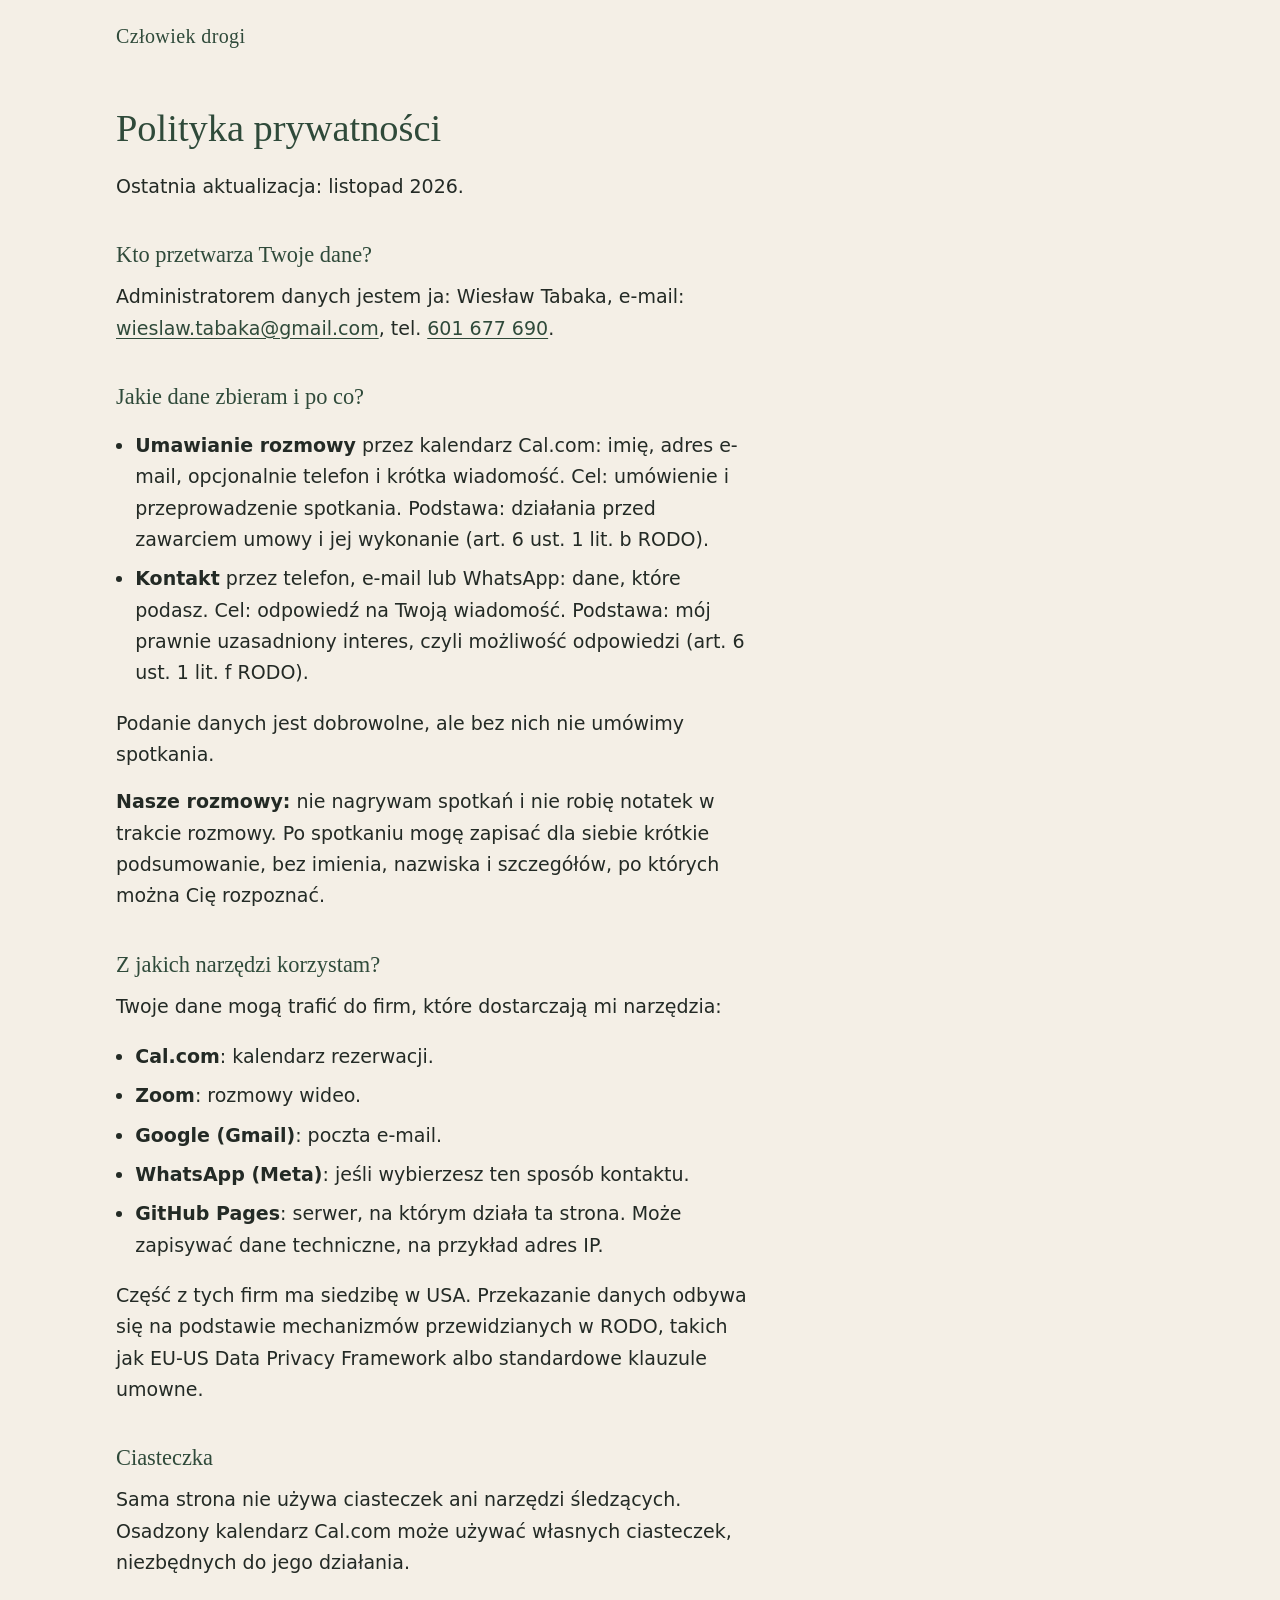
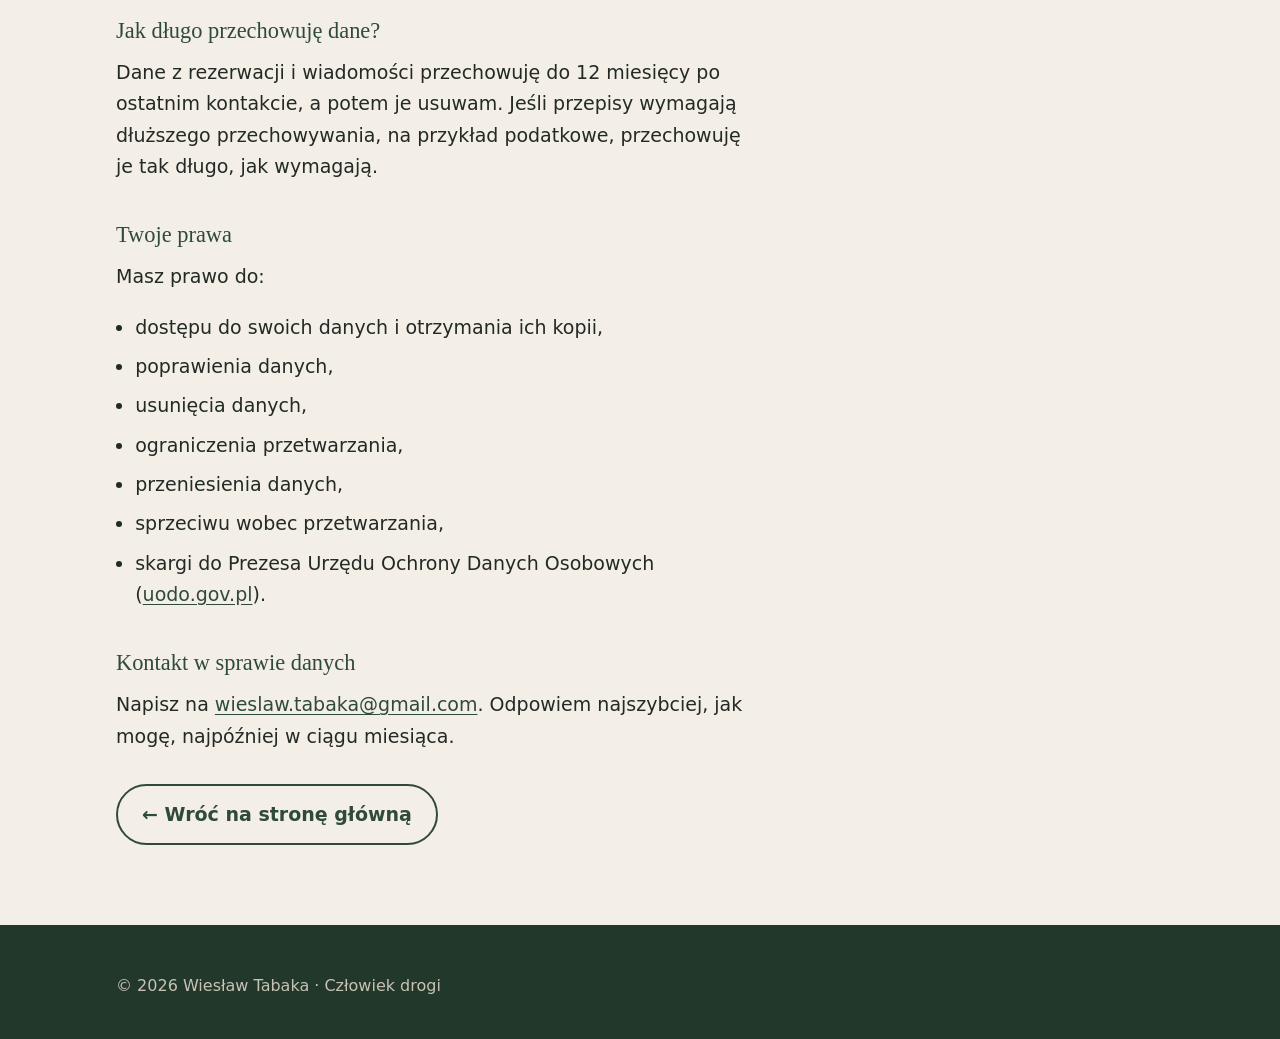
==== polityka-prywatnosci.html @ 60c6de81 "Strona Człowiek drogi – pierwsza wersja Co-Authored-By: Claude Opus 5.5 <noreply@anthropic.com> Clau" ====
<!doctype html>
<html lang="pl">
<head>
  <meta charset="utf-8">
  <meta name="viewport" content="width=device-width, initial-scale=1">
  <title>Polityka prywatności – Człowiek drogi</title>
  <meta name="description" content="Kto przetwarza Twoje dane na stronie Człowiek drogi, w jakim celu i jak się ze mną skontaktować w sprawie danych.">
  <meta name="robots" content="noindex">
  <link rel="canonical" href="https://czlowiekdrogi.pl/polityka-prywatnosci.html">
  <link rel="stylesheet" href="style.css">
</head>
<body>
<a class="skip" href="#tresc">Przejdź do treści</a>

<header class="gora">
  <div class="wrap">
    <a class="logo" href="index.html">Człowiek drogi</a>
  </div>
</header>

<main id="tresc" class="dokument">
  <div class="wrap">
    <h1>Polityka prywatności</h1>
    <p>Ostatnia aktualizacja: listopad 2026.</p>

    <h2>Kto przetwarza Twoje dane?</h2>
    <!-- [DO UZUPEŁNIENIA, jeśli otworzysz działalność] nazwa firmy, adres, NIP -->
    <p>Administratorem danych jestem ja: Wiesław Tabaka, e-mail: <a href="mailto:wieslaw.tabaka@gmail.com">wieslaw.tabaka@gmail.com</a>, tel. <a href="tel:+48601677690">601 677 690</a>.</p>

    <h2>Jakie dane zbieram i po co?</h2>
    <ul>
      <li><strong>Umawianie rozmowy</strong> przez kalendarz Cal.com: imię, adres e-mail, opcjonalnie telefon i krótka wiadomość. Cel: umówienie i przeprowadzenie spotkania. Podstawa: działania przed zawarciem umowy i jej wykonanie (art. 6 ust. 1 lit. b RODO).</li>
      <li><strong>Kontakt</strong> przez telefon, e-mail lub WhatsApp: dane, które podasz. Cel: odpowiedź na Twoją wiadomość. Podstawa: mój prawnie uzasadniony interes, czyli możliwość odpowiedzi (art. 6 ust. 1 lit. f RODO).</li>
      <!-- [DO UZUPEŁNIENIA, jeśli będziesz wystawiać rachunki]:
      <li><strong>Rozliczenia:</strong> dane potrzebne do rachunku. Podstawa: obowiązek prawny (art. 6 ust. 1 lit. c RODO).</li> -->
    </ul>
    <p>Podanie danych jest dobrowolne, ale bez nich nie umówimy spotkania.</p>
    <p><strong>Nasze rozmowy:</strong> nie nagrywam spotkań i nie robię notatek w trakcie rozmowy. Po spotkaniu mogę zapisać dla siebie krótkie podsumowanie, bez imienia, nazwiska i szczegółów, po których można Cię rozpoznać.</p>

    <h2>Z jakich narzędzi korzystam?</h2>
    <p>Twoje dane mogą trafić do firm, które dostarczają mi narzędzia:</p>
    <ul>
      <li><strong>Cal.com</strong>: kalendarz rezerwacji.</li>
      <li><strong>Zoom</strong>: rozmowy wideo.</li>
      <li><strong>Google (Gmail)</strong>: poczta e-mail.</li>
      <li><strong>WhatsApp (Meta)</strong>: jeśli wybierzesz ten sposób kontaktu.</li>
      <li><strong>GitHub Pages</strong>: serwer, na którym działa ta strona. Może zapisywać dane techniczne, na przykład adres IP.</li>
    </ul>
    <!-- [DO SPRAWDZENIA] podstawa przekazania danych do USA dla każdej z firm -->
    <p>Część z tych firm ma siedzibę w USA. Przekazanie danych odbywa się na podstawie mechanizmów przewidzianych w RODO, takich jak EU-US Data Privacy Framework albo standardowe klauzule umowne.</p>

    <h2>Ciasteczka</h2>
    <p>Sama strona nie używa ciasteczek ani narzędzi śledzących. Osadzony kalendarz Cal.com może używać własnych ciasteczek, niezbędnych do jego działania.</p>

    <h2>Jak długo przechowuję dane?</h2>
    <p>Dane z rezerwacji i wiadomości przechowuję do 12 miesięcy po ostatnim kontakcie, a potem je usuwam. Jeśli przepisy wymagają dłuższego przechowywania, na przykład podatkowe, przechowuję je tak długo, jak wymagają.</p>

    <h2>Twoje prawa</h2>
    <p>Masz prawo do:</p>
    <ul>
      <li>dostępu do swoich danych i otrzymania ich kopii,</li>
      <li>poprawienia danych,</li>
      <li>usunięcia danych,</li>
      <li>ograniczenia przetwarzania,</li>
      <li>przeniesienia danych,</li>
      <li>sprzeciwu wobec przetwarzania,</li>
      <li>skargi do Prezesa Urzędu Ochrony Danych Osobowych (<a href="https://uodo.gov.pl" rel="noopener">uodo.gov.pl</a>).</li>
    </ul>

    <h2>Kontakt w sprawie danych</h2>
    <p>Napisz na <a href="mailto:wieslaw.tabaka@gmail.com">wieslaw.tabaka@gmail.com</a>. Odpowiem najszybciej, jak mogę, najpóźniej w ciągu miesiąca.</p>

    <p class="cta"><a class="btn btn-jasny" href="index.html">← Wróć na stronę główną</a></p>
  </div>
</main>

<footer class="stopka">
  <div class="wrap">
    <div class="stopka-dol">
      <span>© 2026 Wiesław Tabaka · Człowiek drogi</span>
    </div>
  </div>
</footer>
</body>
</html>
---- style.css ----
/* =========================================================
   CZŁOWIEK DROGI — wygląd strony
   Kolory zmieniasz w jednym miejscu: sekcja :root poniżej.
   ========================================================= */

:root {
  --las: #2f4a3a;          /* zieleń lasu — przyciski, nagłówki */
  --las-ciemny: #22382b;   /* przycisk po najechaniu */
  --mech: #5d7a63;         /* jaśniejsza zieleń — akcenty */
  --ziemia: #7a5a3c;       /* brąz ziemi — drobne akcenty */
  --len: #f4efe6;          /* len — tło strony */
  --len-ciemny: #e9e1d3;   /* tło co drugiej sekcji */
  --papier: #fbf9f5;       /* tło kart */
  --tekst: #232a25;        /* główny kolor tekstu */
  --tekst-cichy: #4f5a52;  /* tekst pomocniczy */
  --linia: #d6ccbb;

  --szer: 68rem;           /* maks. szerokość treści */
  --szer-tekst: 40rem;     /* maks. szerokość akapitu */
  --promien: 14px;
}

*,
*::before,
*::after { box-sizing: border-box; }

html { scroll-behavior: smooth; -webkit-text-size-adjust: 100%; }
@media (prefers-reduced-motion: reduce) { html { scroll-behavior: auto; } }

body {
  margin: 0;
  background: var(--len);
  color: var(--tekst);
  font-family: system-ui, -apple-system, "Segoe UI", Roboto, "Helvetica Neue", Arial, sans-serif;
  font-size: 1.125rem;      /* 18 px */
  line-height: 1.65;
}
@media (min-width: 48rem) { body { font-size: 1.1875rem; } } /* 19 px */

h1, h2, h3 {
  font-family: Georgia, "Times New Roman", serif;
  font-weight: 400;
  line-height: 1.2;
  color: var(--las);
  text-wrap: balance;
}
h1 { font-size: clamp(2rem, 6vw, 3.1rem); margin: 0 0 1.25rem; }
h2 { font-size: clamp(1.65rem, 4.5vw, 2.3rem); margin: 0 0 1.5rem; }
h3 { font-size: 1.35rem; margin: 0 0 .5rem; }
p  { margin: 0 0 1rem; max-width: var(--szer-tekst); }

a { color: var(--las); text-underline-offset: .18em; }
a:hover { color: var(--las-ciemny); }

:focus-visible { outline: 3px solid var(--ziemia); outline-offset: 3px; border-radius: 4px; }

img { max-width: 100%; height: auto; display: block; }

/* Link „przejdź do treści” dla klawiatury */
.skip {
  position: absolute; left: -999px; top: 0;
  background: var(--las); color: #fff; padding: .75rem 1rem; z-index: 10;
}
.skip:focus { left: 1rem; top: 1rem; }

/* ---------- Układ sekcji ---------- */
.wrap { max-width: var(--szer); margin: 0 auto; padding: 0 1.25rem; }
section { padding: 4rem 0; }
@media (min-width: 48rem) { section { padding: 6rem 0; } }
.tlo-ciemne { background: var(--len-ciemny); }

/* ---------- Przyciski ---------- */
.btn {
  display: inline-block;
  background: var(--las);
  color: #fff;
  text-decoration: none;
  font-weight: 600;
  padding: 1rem 1.5rem;
  border-radius: 999px;
  min-height: 48px;
  line-height: 1.3;
  text-align: center;
  transition: background .2s;
}
.btn:hover { background: var(--las-ciemny); color: #fff; }
.btn-jasny {
  background: transparent; color: var(--las);
  border: 2px solid var(--las);
}
.btn-jasny:hover { background: var(--las); color: #fff; }
.cta { margin-top: 2rem; }
.cta-pod { font-size: .95rem; color: var(--tekst-cichy); margin-top: .75rem; }

/* ---------- Nagłówek strony (logo) ---------- */
.gora { padding: 1.25rem 0; }
.logo {
  font-family: Georgia, serif; font-size: 1.25rem;
  color: var(--las); text-decoration: none; letter-spacing: .02em;
}

/* ---------- 1. Hero ---------- */
.hero { padding-top: 1rem; }
.hero .wrap { display: grid; gap: 2.5rem; align-items: center; }
@media (min-width: 56rem) { .hero .wrap { grid-template-columns: 1.1fr 1fr; gap: 4rem; } }
.etykieta {
  font-size: .9rem; letter-spacing: .08em; text-transform: uppercase;
  color: var(--ziemia); margin-bottom: 1rem;
}
.podtytul { font-size: 1.15em; color: var(--tekst-cichy); }

/* ---------- Miejsca na zdjęcia (do czasu wstawienia prawdziwych) ---------- */
.foto-zastepcze {
  aspect-ratio: 4 / 3;
  border-radius: var(--promien);
  background:
    linear-gradient(160deg, rgba(47,74,58,.10), rgba(47,74,58,.35)),
    repeating-linear-gradient(95deg, #c9c2ae 0 2px, transparent 2px 38px),
    #d8d2c0;
  display: flex; align-items: flex-end;
  padding: 1.25rem;
  color: var(--las-ciemny);
  font-size: .95rem;
  line-height: 1.45;
}
.foto-zastepcze span { background: rgba(251,249,245,.88); padding: .6rem .8rem; border-radius: 8px; }
.foto { border-radius: var(--promien); object-fit: cover; width: 100%; }

/* ---------- 2. Czy to o Tobie ---------- */
.cytaty { list-style: none; padding: 0; margin: 0; display: grid; gap: 1rem; max-width: 46rem; }
.cytaty li {
  background: var(--papier);
  border-left: 4px solid var(--mech);
  padding: 1.1rem 1.25rem;
  border-radius: 0 var(--promien) var(--promien) 0;
  font-family: Georgia, serif; font-size: 1.1em;
}

/* ---------- 3. Moja droga ---------- */
.droga { display: grid; gap: 2.5rem; align-items: start; }
@media (min-width: 56rem) { .droga { grid-template-columns: 1fr 1.3fr; gap: 4rem; } }
.liczby { display: flex; flex-wrap: wrap; gap: 1.5rem 2.5rem; margin: 1.5rem 0 2rem; padding: 0; list-style: none; }
.liczby strong { display: block; font-family: Georgia, serif; font-size: 2rem; color: var(--las); font-weight: 400; line-height: 1.1; }
.liczby span { font-size: .95rem; color: var(--tekst-cichy); }
.podpis-foto { font-size: .9rem; color: var(--tekst-cichy); margin-top: .5rem; }

/* ---------- 4. Jak pracuję ---------- */
.trzy { display: grid; gap: 1.25rem; margin: 2rem 0; }
@media (min-width: 48rem) { .trzy { grid-template-columns: repeat(3, 1fr); } }
.trzy div { background: var(--papier); border-radius: var(--promien); padding: 1.5rem; }
.trzy p { margin: 0; }
.zasady { padding-left: 1.2rem; max-width: var(--szer-tekst); }
.zasady li { margin-bottom: .4rem; }
.ramka {
  border: 1px solid var(--linia); border-radius: var(--promien);
  padding: 1.25rem 1.5rem; max-width: 46rem; margin-top: 2rem;
  background: var(--papier);
}
.ramka p:last-child { margin-bottom: 0; }

/* ---------- 5. Karty ---------- */
.kiedy { margin-bottom: 2rem; }
.karty { display: grid; gap: 1.5rem; }
@media (min-width: 56rem) { .karty { grid-template-columns: 1fr 1fr; } }
.karta {
  background: var(--papier); border-radius: var(--promien);
  padding: 1.75rem 1.5rem; border: 1px solid var(--linia);
}
.cena { font-size: 1.25rem; font-weight: 600; color: var(--ziemia); margin: 0 0 1rem; }
.karta ul { padding-left: 1.2rem; margin: 1rem 0 0; }
.karta li { margin-bottom: .6rem; }
.pakiet {
  margin-top: 1.5rem; padding: 1.5rem; border-radius: var(--promien);
  background: var(--las); color: #f4efe6;
}
.pakiet h3 { color: #fff; }
.pakiet p { margin-bottom: .4rem; }
.pakiet .cena { color: #e8d6b8; }

/* ---------- 6. Kroki ---------- */
.kroki { list-style: none; padding: 0; margin: 0; display: grid; gap: 1.5rem; counter-reset: krok; }
@media (min-width: 56rem) { .kroki { grid-template-columns: repeat(3, 1fr); } }
.kroki li { counter-increment: krok; position: relative; padding-top: 3.5rem; }
.kroki li::before {
  content: counter(krok);
  position: absolute; top: 0; left: 0;
  width: 2.6rem; height: 2.6rem; border-radius: 50%;
  border: 2px solid var(--mech); color: var(--las);
  font-family: Georgia, serif; font-size: 1.3rem;
  display: grid; place-items: center;
}

/* ---------- 7. Opinie ----------
   Sekcja jest ukryta, dopóki w HTML nie ma co najmniej 2 opinii.
   Działa samo — bez JavaScriptu. */
.opinie { display: none; }
.opinie:has(.opinia ~ .opinia) { display: block; }
.opinie-lista { display: grid; gap: 1.5rem; }
@media (min-width: 56rem) { .opinie-lista { grid-template-columns: repeat(2, 1fr); } }
.opinia { margin: 0; background: var(--papier); border-radius: var(--promien); padding: 1.5rem; }
.opinia p { font-family: Georgia, serif; font-size: 1.1em; }
.opinia footer { color: var(--tekst-cichy); font-size: .95rem; }

/* ---------- 8. FAQ ---------- */
.faq { max-width: 46rem; }
.faq details { border-bottom: 1px solid var(--linia); }
.faq summary {
  cursor: pointer; list-style: none;
  padding: 1.1rem 2.5rem 1.1rem 0; position: relative;
  font-weight: 600; color: var(--las);
}
.faq summary::-webkit-details-marker { display: none; }
.faq summary::after {
  content: "+"; position: absolute; right: .25rem; top: .9rem;
  font-size: 1.5rem; font-weight: 400; color: var(--mech);
}
.faq details[open] summary::after { content: "–"; }
.faq details p { padding-bottom: .5rem; }

/* ---------- 9. Umów ---------- */
.kalendarz {
  background: var(--papier); border-radius: var(--promien);
  border: 2px dashed var(--mech); padding: 2rem 1.5rem; margin: 2rem 0;
  min-height: 12rem;
}
.kalendarz-embed { min-height: 34rem; }
.kontakt { list-style: none; padding: 0; margin: 1rem 0 1.5rem; display: grid; gap: .75rem; }
.kontakt a { font-weight: 600; }
.etykieta-kontakt { display: inline-block; min-width: 5.5rem; color: var(--tekst-cichy); }
.btn-wa { display: inline-flex; align-items: center; gap: .6rem; }
.btn-wa svg { width: 1.3em; height: 1.3em; flex: none; }

/* ---------- 10. Stopka ---------- */
.stopka { background: var(--las-ciemny); color: #e7e2d7; padding: 3rem 0 2.5rem; font-size: 1rem; }
.stopka a { color: #fff; }
.kryzys {
  border: 1px solid rgba(255,255,255,.25); border-radius: var(--promien);
  padding: 1.25rem 1.5rem; margin-bottom: 2rem; max-width: 46rem;
}
.kryzys p { margin: 0; }
.kryzys a { white-space: nowrap; }
.stopka-dol { display: flex; flex-wrap: wrap; gap: .5rem 1.5rem; color: #c8c2b5; }

/* ---------- Podstrona: polityka prywatności ---------- */
.dokument { padding: 2rem 0 4rem; }
.dokument h1 { font-size: clamp(1.8rem, 5vw, 2.4rem); }
.dokument h2 { font-size: 1.4rem; margin: 2.5rem 0 .75rem; }
.dokument ul { max-width: var(--szer-tekst); padding-left: 1.2rem; }
.dokument li { margin-bottom: .5rem; }
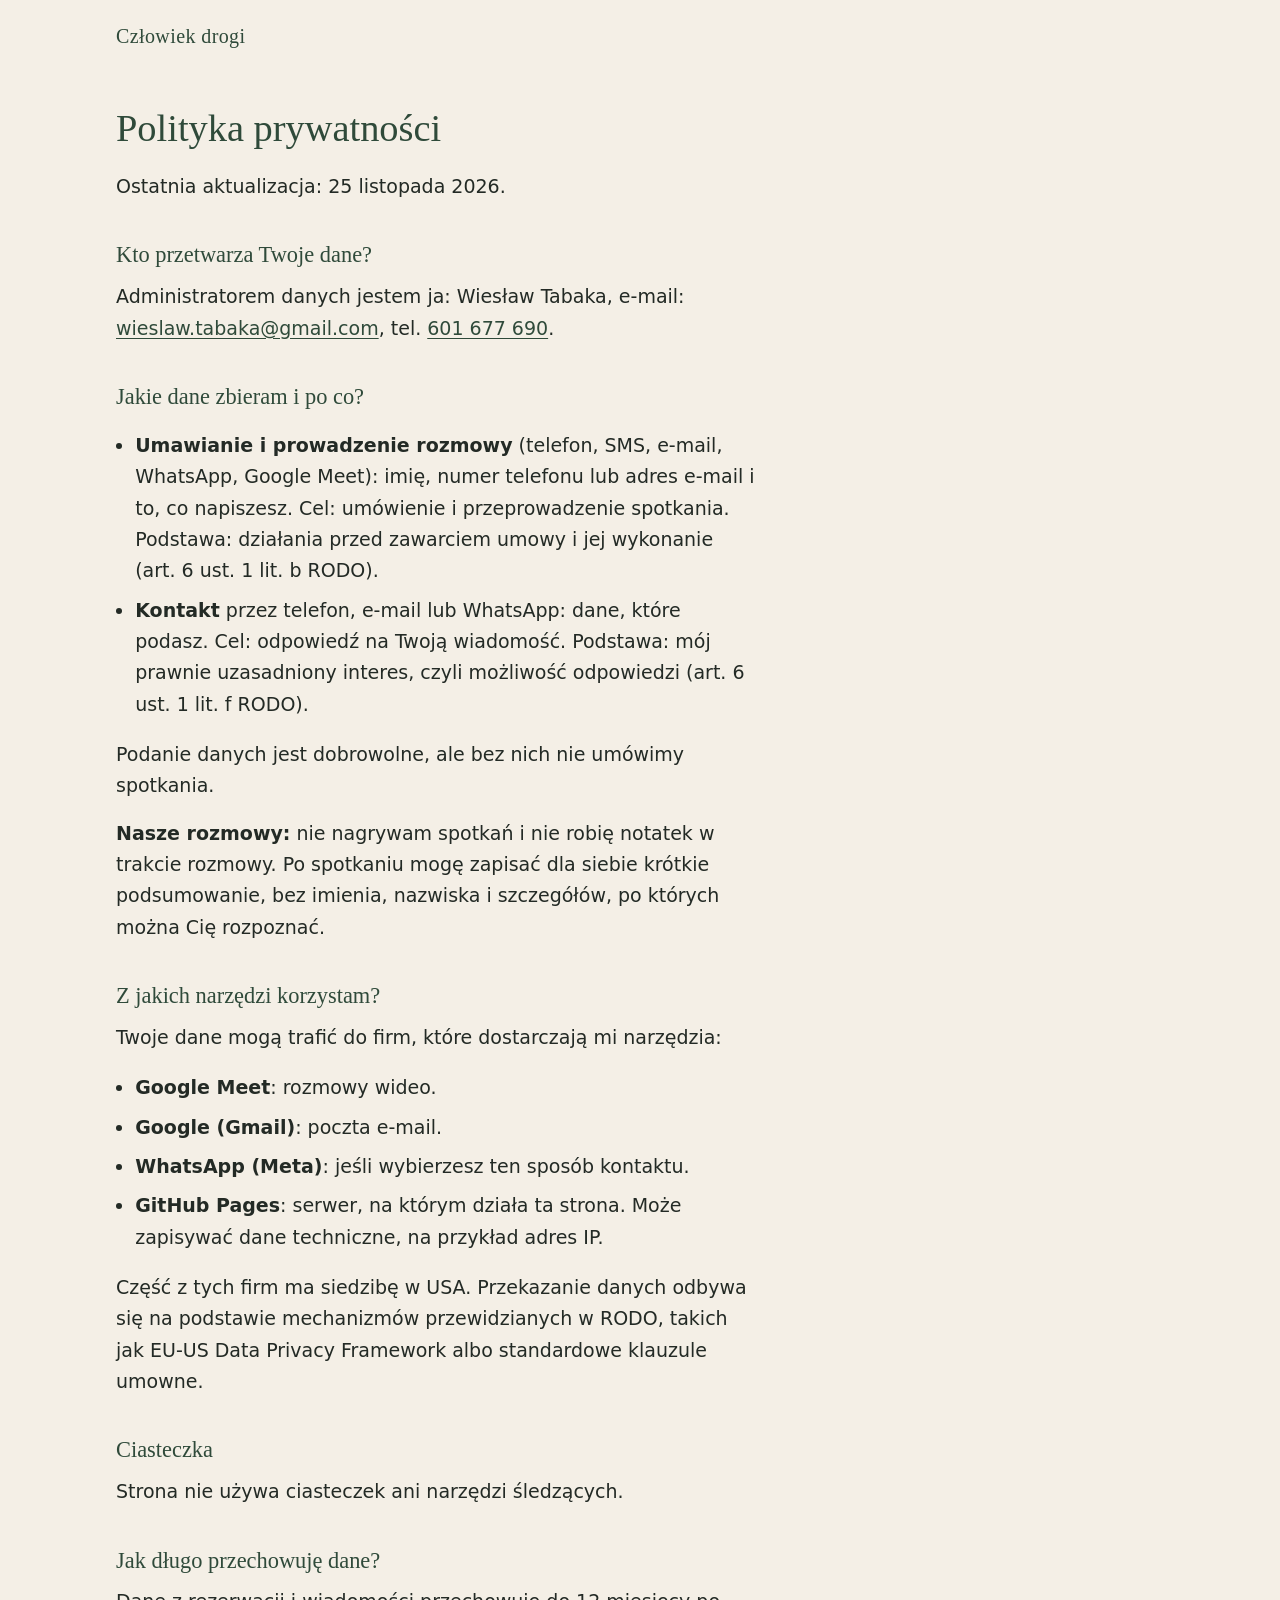
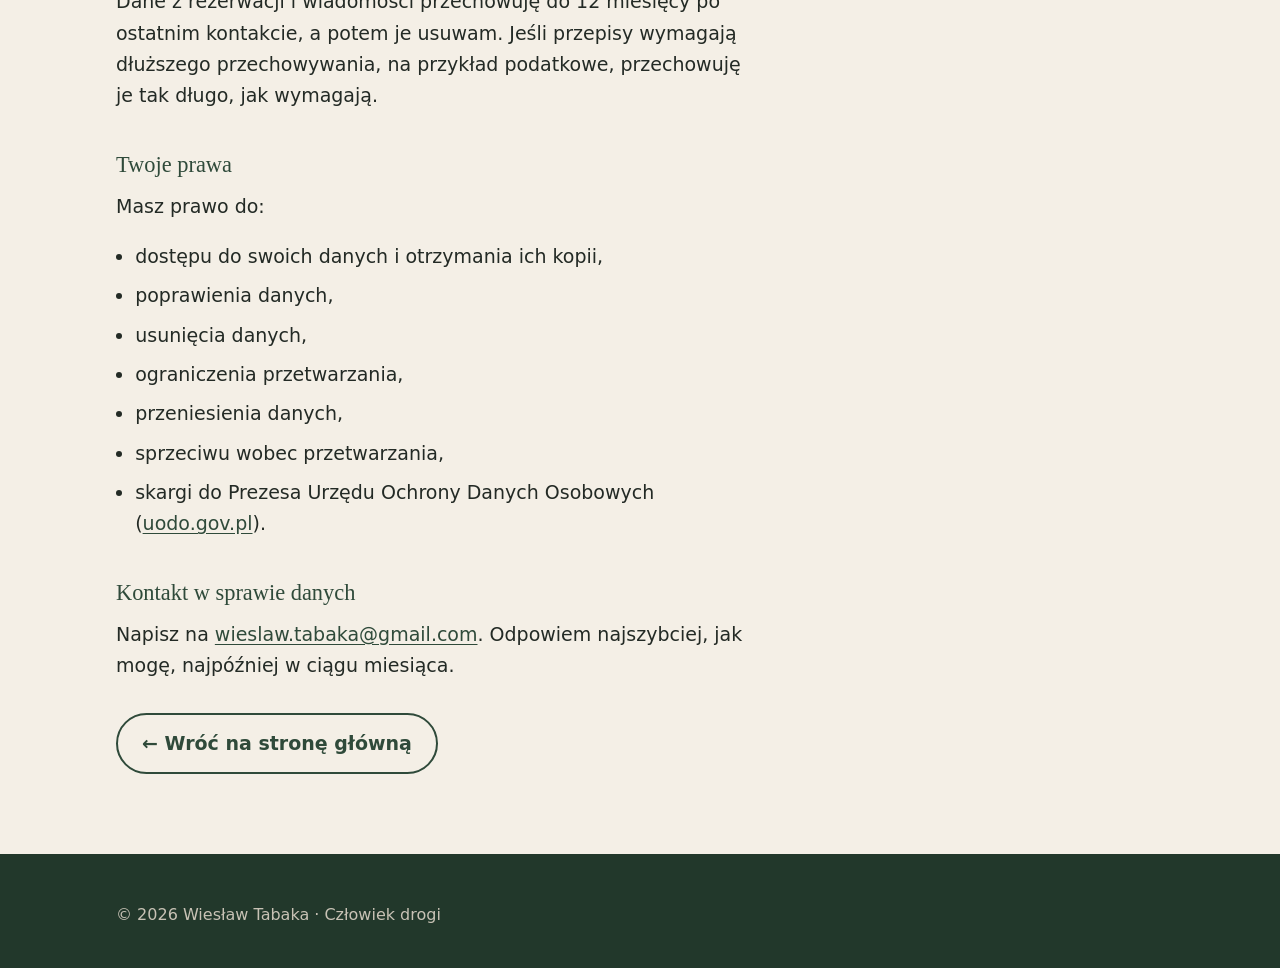
==== commit f424077d: "Google Meet zamiast Zooma, kontakt zamiast kalendarza Co-Authored-By: Claude Opus 5.5 <noreply@anthr" ====
--- a/polityka-prywatnosci.html
+++ b/polityka-prywatnosci.html
@@ -21,7 +21,7 @@
 <main id="tresc" class="dokument">
   <div class="wrap">
     <h1>Polityka prywatności</h1>
-    <p>Ostatnia aktualizacja: listopad 2026.</p>
+    <p>Ostatnia aktualizacja: 25 listopada 2026.</p>
 
     <h2>Kto przetwarza Twoje dane?</h2>
     <!-- [DO UZUPEŁNIENIA, jeśli otworzysz działalność] nazwa firmy, adres, NIP -->
@@ -29,7 +29,7 @@
 
     <h2>Jakie dane zbieram i po co?</h2>
     <ul>
-      <li><strong>Umawianie rozmowy</strong> przez kalendarz Cal.com: imię, adres e-mail, opcjonalnie telefon i krótka wiadomość. Cel: umówienie i przeprowadzenie spotkania. Podstawa: działania przed zawarciem umowy i jej wykonanie (art. 6 ust. 1 lit. b RODO).</li>
+      <li><strong>Umawianie i prowadzenie rozmowy</strong> (telefon, SMS, e-mail, WhatsApp, Google Meet): imię, numer telefonu lub adres e-mail i to, co napiszesz. Cel: umówienie i przeprowadzenie spotkania. Podstawa: działania przed zawarciem umowy i jej wykonanie (art. 6 ust. 1 lit. b RODO).</li>
       <li><strong>Kontakt</strong> przez telefon, e-mail lub WhatsApp: dane, które podasz. Cel: odpowiedź na Twoją wiadomość. Podstawa: mój prawnie uzasadniony interes, czyli możliwość odpowiedzi (art. 6 ust. 1 lit. f RODO).</li>
       <!-- [DO UZUPEŁNIENIA, jeśli będziesz wystawiać rachunki]:
       <li><strong>Rozliczenia:</strong> dane potrzebne do rachunku. Podstawa: obowiązek prawny (art. 6 ust. 1 lit. c RODO).</li> -->
@@ -40,8 +40,7 @@
     <h2>Z jakich narzędzi korzystam?</h2>
     <p>Twoje dane mogą trafić do firm, które dostarczają mi narzędzia:</p>
     <ul>
-      <li><strong>Cal.com</strong>: kalendarz rezerwacji.</li>
-      <li><strong>Zoom</strong>: rozmowy wideo.</li>
+      <li><strong>Google Meet</strong>: rozmowy wideo.</li>
       <li><strong>Google (Gmail)</strong>: poczta e-mail.</li>
       <li><strong>WhatsApp (Meta)</strong>: jeśli wybierzesz ten sposób kontaktu.</li>
       <li><strong>GitHub Pages</strong>: serwer, na którym działa ta strona. Może zapisywać dane techniczne, na przykład adres IP.</li>
@@ -50,7 +49,7 @@
     <p>Część z tych firm ma siedzibę w USA. Przekazanie danych odbywa się na podstawie mechanizmów przewidzianych w RODO, takich jak EU-US Data Privacy Framework albo standardowe klauzule umowne.</p>
 
     <h2>Ciasteczka</h2>
-    <p>Sama strona nie używa ciasteczek ani narzędzi śledzących. Osadzony kalendarz Cal.com może używać własnych ciasteczek, niezbędnych do jego działania.</p>
+    <p>Strona nie używa ciasteczek ani narzędzi śledzących.</p>
 
     <h2>Jak długo przechowuję dane?</h2>
     <p>Dane z rezerwacji i wiadomości przechowuję do 12 miesięcy po ostatnim kontakcie, a potem je usuwam. Jeśli przepisy wymagają dłuższego przechowywania, na przykład podatkowe, przechowuję je tak długo, jak wymagają.</p>
--- a/style.css
+++ b/style.css
@@ -94,6 +94,16 @@
 
 /* ---------- Nagłówek strony (logo) ---------- */
 .gora { padding: 1.25rem 0; }
+.logo-osoba { display: inline-flex; align-items: center; gap: .75rem; }
+.logo-osoba img {
+  width: 48px; height: 48px; border-radius: 50%; object-fit: cover;
+  border: 2px solid var(--papier); box-shadow: 0 0 0 1px var(--linia);
+}
+.logo-osoba > span { display: flex; flex-direction: column; line-height: 1.2; }
+.logo-nazwa { font-size: 1.25rem; }
+.logo-podpis { font-family: system-ui, -apple-system, "Segoe UI", Roboto, sans-serif; font-size: .85rem; color: var(--tekst-cichy); letter-spacing: .02em; }
+.logo-osoba:hover .logo-podpis { color: var(--las); text-decoration: underline; }
+#moja-droga { scroll-margin-top: 1rem; }
 .logo {
   font-family: Georgia, serif; font-size: 1.25rem;
   color: var(--las); text-decoration: none; letter-spacing: .02em;
@@ -228,6 +238,8 @@
 .kontakt a { font-weight: 600; }
 .etykieta-kontakt { display: inline-block; min-width: 5.5rem; color: var(--tekst-cichy); }
 .btn-wa { display: inline-flex; align-items: center; gap: .6rem; }
+.przyciski-kontakt { display: flex; flex-wrap: wrap; gap: .75rem; margin: 1.5rem 0; }
+.btn-wa { justify-content: center; }
 .btn-wa svg { width: 1.3em; height: 1.3em; flex: none; }
 
 /* ---------- 10. Stopka ---------- */
